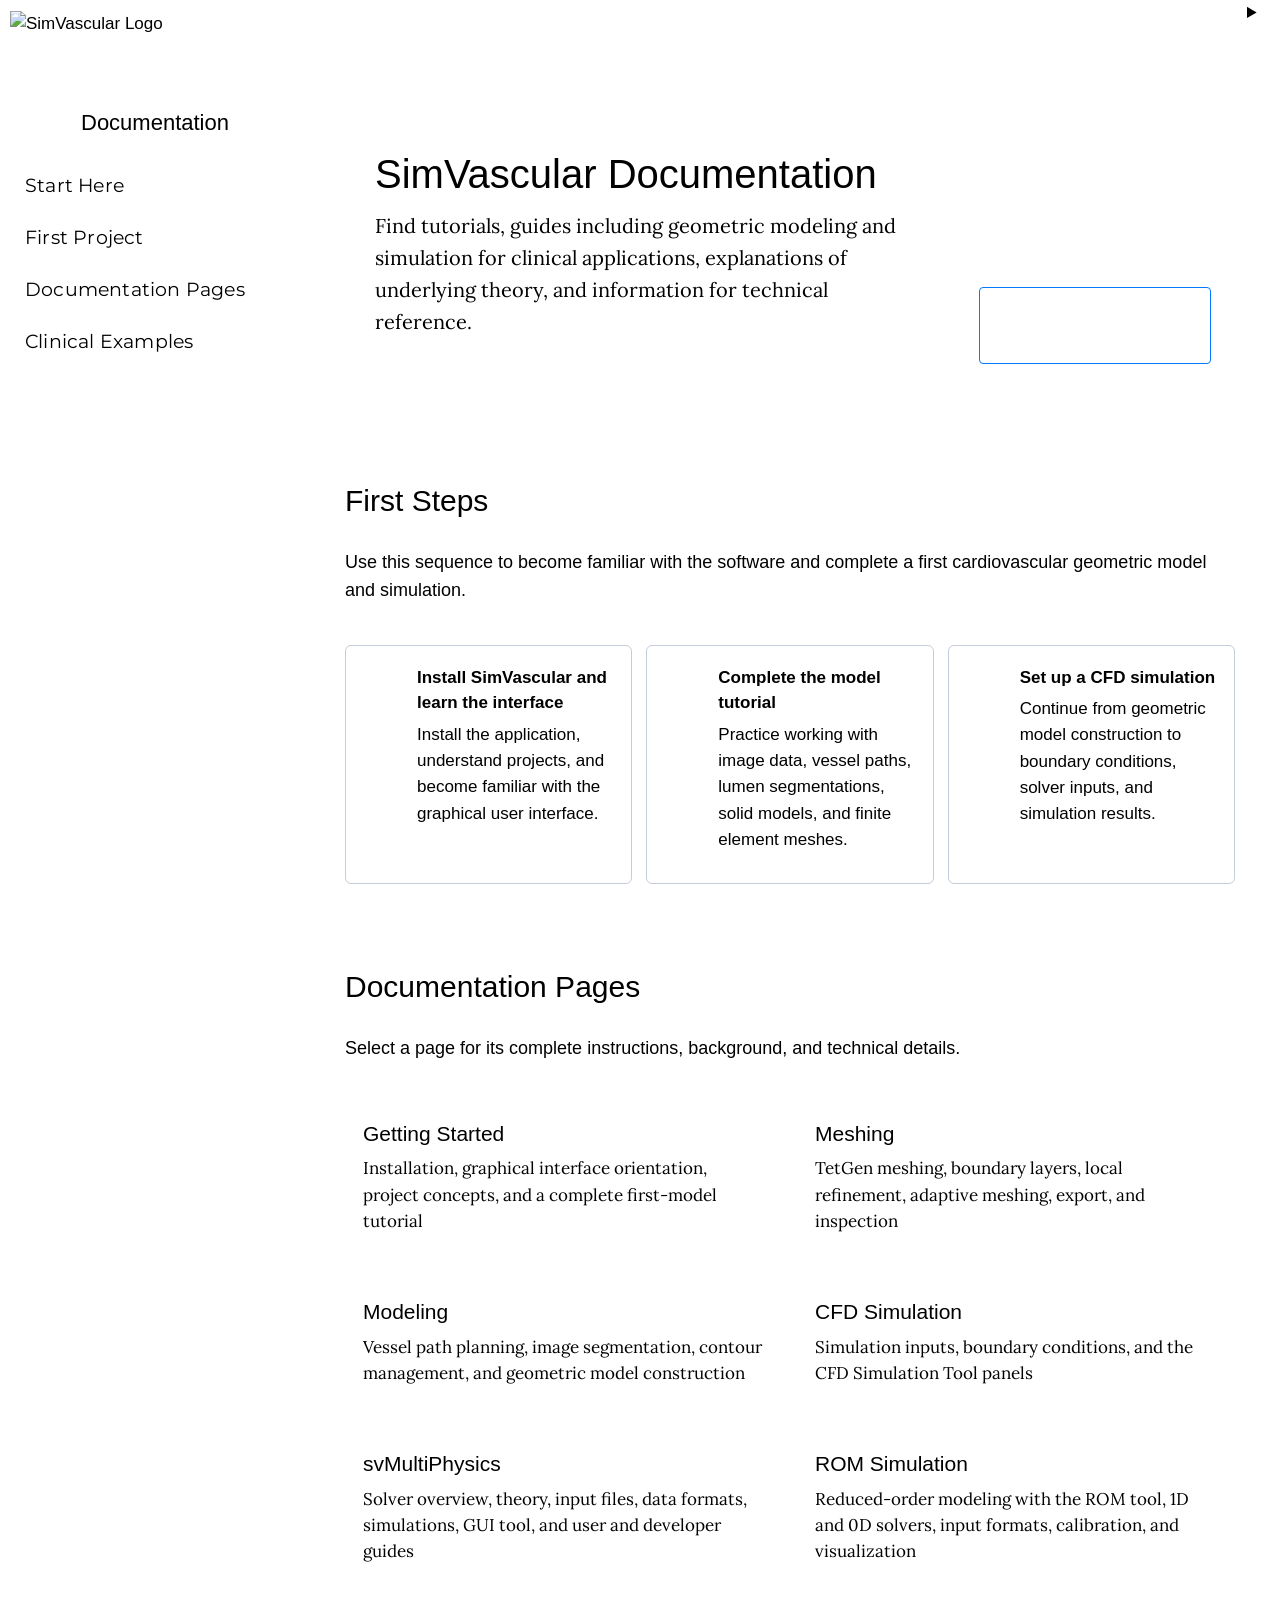
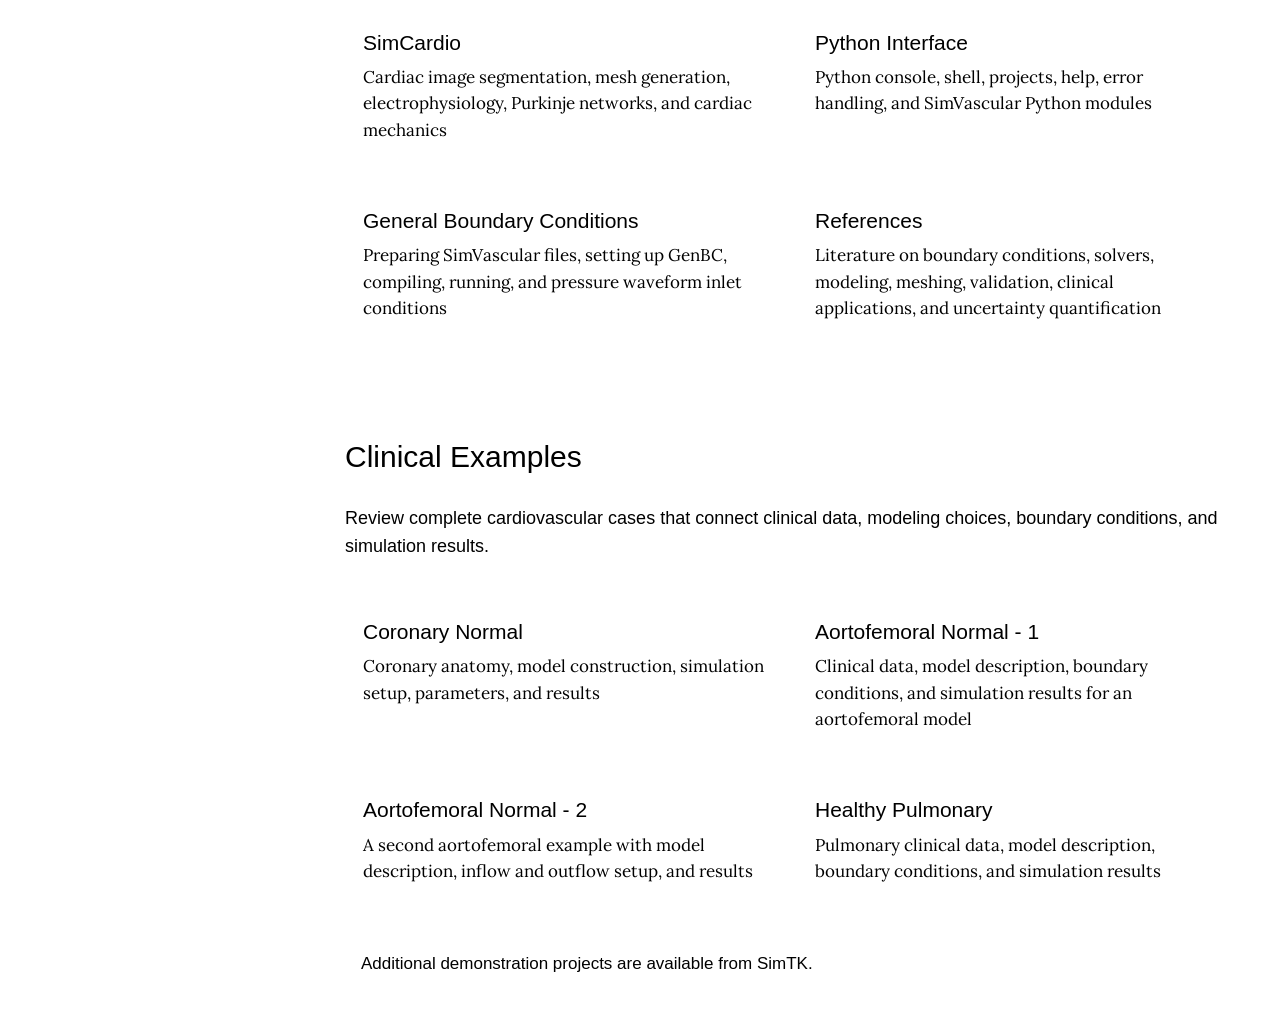
==== documentation/index.html @ 102277c7 "Add the missing menu page." ====
<!DOCTYPE html>
<html lang="en" class="html">
<head>
  <!-- This corresponds to a fontawesome kit but can be customized -->
  <script src="https://kit.fontawesome.com/48644805cd.js" crossorigin="anonymous"></script>

  <!-- Required meta tags -->
  <meta charset="utf-8">
  <meta name="description" content="A table of contents for SimVascular documentation, tutorials, user guides, solver references, clinical cases, and developer resources.">
  <meta name="viewport" content="width=device-width, initial-scale=1, shrink-to-fit=no">

  <!-- Custom Fonts -->
  <link href="https://fonts.googleapis.com/css?family=Lora:400,700,400italic,700italic" rel="stylesheet" type="text/css">
  <link href="https://fonts.googleapis.com/css?family=Montserrat:400,700" rel="stylesheet" type="text/css">
  <link href="//vjs.zencdn.net/4.8/video-js.css" rel="stylesheet">

  <!-- Bootstrap CSS -->
  <link rel="stylesheet" href="https://cdn.jsdelivr.net/npm/bootstrap@4.1.3/dist/css/bootstrap.min.css" integrity="sha384-MCw98/SFnGE8fJT3GXwEOngsV7Zt27NXFoaoApmYm81iuXoPkFOJwJ8ERdknLPMO" crossorigin="anonymous">

  <!-- This applies styling to the elements that aren't generated from markdown -->
  <link rel="stylesheet" href="../css/bootstrap.css">
  <link rel="stylesheet" href="../css/grayscale.css">
  <link rel="stylesheet" href="../css/standards.css">
  <link rel="stylesheet" href="../css/documentation.css">

  <!-- browser tab labels -->
  <link rel="shortcut icon" type="image/jpg" href="../img/svlogo/svIcon.png"></link>
  <title>SimVascular Documentation</title>

  <!-- Google Analytics Manager -->
  <script
    async
    src="https://www.googletagmanager.com/gtag/js?id=G-PQXFMVS01C"
  ></script>
  <script>
    window.dataLayer = window.dataLayer || [];
    function gtag() {
      dataLayer.push(arguments);
    }
    gtag("js", new Date());

    gtag("config", "G-PQXFMVS01C");
  </script>
</head>
<body>
  <section class="header">
    <div class="row navRow">
      <div class="col-6 topLeftLogo">
        <!-- logo top left -->
        <div class="headerLogoContainer">
          <img id="logo" class="headerLogoImage" src="../img/svlogo/svLogoTitle.png" alt="SimVascular Logo"></img>
        </div>
      </div>
      <div class="col-6 topRightBars">
        <!-- The following code defines the navigation bar in the header -->
        <div id="headerNavBar">
          <details>
            <summary><i class="fa-solid fa-bars" id="iconForSkip"></i></summary>
            <div class="navBarSection">
              <div class="navLink">
                <a href="../index.html">
                  <i class="iconInHeader fa-solid fa-house"></i>Home
                </a>
              </div>
              <div class="navLink active">
                <a href="index.html">
                  <i class="iconInHeader fa-solid fa-map"></i>Documentation TOC
                </a>
              </div>
              <details>
                <summary class="navTitle"><i class="iconInHeader fa-solid fa-user"></i>User Guides</summary>
                <div>
                  <div class="navSubLink">
                    <a href="getting_started.html">Getting Started</a>
                  </div>
                  <div class="navSubLink">
                    <a href="modeling.html">Modeling</a>
                  </div>
                  <div class="navSubLink">
                    <a href="meshing.html">Meshing</a>
                  </div>
                  <div class="navSubLink">
                    <a href="cfd_simulation.html">CFD Simulation</a>
                  </div>
                  <div class="navSubLink">
                    <a href="multi_physics.html">MultiPhysics</a>
                  </div>
                  <div class="navSubLink">
                    <a href="simcardio.html">SimCardio</a>
                  </div>
                  <div class="navSubLink">
                    <a href="rom_simulation.html">ROM Simulation</a>
                  </div>
                  <div class="navSubLink">
                    <a href="genbc.html">General B.C.</a>
                  </div>
                  <div class="navSubLink">
                    <a href="python_interface.html">Python Interface</a>
                  </div>
                  <div class="navSubLink">
                    <a href="references.html">References</a>
                  </div>
                </div>
              </details>
              <details>
                <summary class="navTitle"><i class="iconInHeader fa-solid fa-stethoscope" style="padding-right: 15px"></i>Clinical Cases</summary>
                <div>
                  <div class="navSubLink">
                    <a href="../clinical/coronary.html">Coronary Normal</a>
                  </div>
                  <div class="navSubLink">
                    <a href="../clinical/aortofemoral1.html">Aortofemoral Normal - 1</a>
                  </div>
                  <div class="navSubLink">
                    <a href="../clinical/aortofemoral2.html">Aortofemoral Normal - 2</a>
                  </div>
                  <div class="navSubLink">
                    <a href="../clinical/pulmonary.html">Healthy Pulmonary</a>
                  </div>
                  <div class="navSubLink">
                    <a href="https://simtk.org/projects/sv_tests">All Demo Projects</a>
                  </div>
                </div>
              </details>
            </div>
        </div>
      </div>
    </div>
  </section>

  <section class="mainSection">
    <!-- The following code defines the navigation section on the left of the page -->
    <section class="navigationSection tocNavigationSection" style="float: left">
      <div>
        <h3>Documentation</h3>
      </div>
      <div>
        <h4 class="skipTo start-here">Start Here</h4>
      </div>
      <div>
        <h4 class="skipTo first-project">First Project</h4>
      </div>
      <div>
        <h4 class="skipTo documentation-pages">Documentation Pages</h4>
      </div>
      <div>
        <h4 class="skipTo clinical-examples">Clinical Examples</h4>
      </div>
    </section>

    <section class="docsSection tocDocsSection" style="float: right">
      <section id="start-here" class="tocSection tocIntro">
        <div class="tocLead">
          <h1>SimVascular Documentation</h1>
          <p>
            Find tutorials, guides including geometric modeling and simulation for clinical applications,
            explanations of underlying theory, and information for technical reference.
          </p>
        </div>
        <aside class="tocRecommendation">
          <h2>New Users</h2>
          <p>Welcome! Start here to experience the basic features of SimVascular.</p>
          <a href="getting_started.html#tutorial">Open the Getting Started tutorial</a>
        </aside>
      </section>

      <section id="first-project" class="tocSection tocBand">
        <div class="tocSectionHeading">
          <h2>First Steps</h2>
          <p>Use this sequence to become familiar with the software and complete a first cardiovascular geometric model and simulation.</p>
        </div>
        <ol class="tocSteps">
          <li>
            <span>1</span>
            <div>
              <a href="getting_started.html#installing">Install SimVascular and learn the interface</a>
              <p>Install the application, understand projects, and become familiar with the graphical user interface.</p>
            </div>
          </li>
          <li>
            <span>2</span>
            <div>
              <a href="getting_started.html#tutorial">Complete the model tutorial</a>
              <p>Practice working with image data, vessel paths, lumen segmentations, solid models, and finite element meshes.</p>
            </div>
          </li>
          <li>
            <span>3</span>
            <div>
              <a href="cfd_simulation.html">Set up a CFD simulation</a>
              <p>Continue from geometric model construction to boundary conditions, solver inputs, and simulation results.</p>
            </div>
          </li>
        </ol>
      </section>

      <section id="documentation-pages" class="tocSection">
        <div class="tocSectionHeading">
          <h2>Documentation Pages</h2>
          <p>Select a page for its complete instructions, background, and technical details.</p>
        </div>
        <div class="tocPageGrid">
          <article class="tocPageSummary">
            <h3><a href="getting_started.html">Getting Started</a></h3>
            <p>Installation, graphical interface orientation, project concepts, and a complete first-model tutorial</p>
          </article>
          <article class="tocPageSummary">
            <h3><a href="meshing.html">Meshing</a></h3>
            <p>TetGen meshing, boundary layers, local refinement, adaptive meshing, export, and inspection</p>
          </article>
          <article class="tocPageSummary">
            <h3><a href="modeling.html">Modeling</a></h3>
            <p>Vessel path planning, image segmentation, contour management, and geometric model construction</p>
          </article>
          <article class="tocPageSummary">
            <h3><a href="cfd_simulation.html">CFD Simulation</a></h3>
            <p>Simulation inputs, boundary conditions, and the CFD Simulation Tool panels</p>
          </article>
          <article class="tocPageSummary">
            <h3><a href="multi_physics.html">svMultiPhysics</a></h3>
            <p>Solver overview, theory, input files, data formats, simulations, GUI tool, and user and developer guides</p>
          </article>
          <article class="tocPageSummary">
            <h3><a href="rom_simulation.html">ROM Simulation</a></h3>
            <p>Reduced-order modeling with the ROM tool, 1D and 0D solvers, input formats, calibration, and visualization</p>
          </article>
          <article class="tocPageSummary">
            <h3><a href="simcardio.html">SimCardio</a></h3>
            <p>Cardiac image segmentation, mesh generation, electrophysiology, Purkinje networks, and cardiac mechanics</p>
          </article>
          <article class="tocPageSummary">
            <h3><a href="python_interface.html">Python Interface</a></h3>
            <p>Python console, shell, projects, help, error handling, and SimVascular Python modules</p>
          </article>
          <article class="tocPageSummary">
            <h3><a href="genbc.html">General Boundary Conditions</a></h3>
            <p>Preparing SimVascular files, setting up GenBC, compiling, running, and pressure waveform inlet conditions</p>
          </article>
          <article class="tocPageSummary">
            <h3><a href="references.html">References</a></h3>
            <p>Literature on boundary conditions, solvers, modeling, meshing, validation, clinical applications, and uncertainty quantification</p>
          </article>
        </div>
      </section>

      <section id="clinical-examples" class="tocSection tocBand">
        <div class="tocSectionHeading">
          <h2>Clinical Examples</h2>
          <p>Review complete cardiovascular cases that connect clinical data, modeling choices, boundary conditions, and simulation results.</p>
        </div>
        <div class="tocPageGrid">
          <article class="tocPageSummary">
            <h3><a href="../clinical/coronary.html">Coronary Normal</a></h3>
            <p>Coronary anatomy, model construction, simulation setup, parameters, and results</p>
          </article>
          <article class="tocPageSummary">
            <h3><a href="../clinical/aortofemoral1.html">Aortofemoral Normal - 1</a></h3>
            <p>Clinical data, model description, boundary conditions, and simulation results for an aortofemoral model</p>
          </article>
          <article class="tocPageSummary">
            <h3><a href="../clinical/aortofemoral2.html">Aortofemoral Normal - 2</a></h3>
            <p>A second aortofemoral example with model description, inflow and outflow setup, and results</p>
          </article>
          <article class="tocPageSummary">
            <h3><a href="../clinical/pulmonary.html">Healthy Pulmonary</a></h3>
            <p>Pulmonary clinical data, model description, boundary conditions, and simulation results</p>
          </article>
        </div>
        <p class="tocNote">Additional demonstration projects are available from <a href="https://simtk.org/projects/sv_tests">SimTK</a>.</p>
      </section>
    </section>
  </section>

  <section class="skipToTopSection">
    <p id="skipToTop"><i class="fa-solid fa-arrow-up"></i></p>
  </section>

  <!-- Optional JavaScript -->
  <script src="../js/jquery-2.1.1.js"></script>
  <script src="https://cdn.jsdelivr.net/npm/popper.js@1.14.3/dist/umd/popper.min.js" integrity="sha384-ZMP7rVo3mIykV+2+9J3UJ46jBk0WLaUAdn689aCwoqbBJiSnjAK/l8WvCWPIPm49" crossorigin="anonymous"></script>
  <script src="https://cdn.jsdelivr.net/npm/bootstrap@4.1.3/dist/js/bootstrap.min.js" integrity="sha384-ChfqqxuZUCnJSK3+MXmPNIyE6ZbWh2IMqE241rYiqJxyMiZ6OW/JmZQ5stwEULTy" crossorigin="anonymous"></script>
  <script src="../js/documentation.js"></script>
</body>
</html>
---- css/documentation.css ----
/*------------------------------------------ 

            THE ENTIRE PAGE

---------------------------------------------*/

html, body {
    background-color: white;
    color: var(--black);
    font-size: 17px;
    word-wrap: break-word;
    /* overflow-x: hidden; */
    width: 100%;
}

::selection {
    background: var(--lighterpink); /* WebKit/Blink Browsers */
}

::-moz-selection {
    background: var(--lighterpink); /* Gecko Browsers */
}

/*------------------------------------------ 

            FONT AND STYLES FORMATTING

---------------------------------------------*/

html { 
    /* scroll-behavior: smooth; */
    scroll-padding-top: 90px;
 }

ul {
    list-style-type: none;
}

li {
    /* font-size: 16px; */
    padding-bottom: 10px;
}

a {
    color: var(--darkblue);
}

a:hover {
    color: var(--blue);
}

.clearFormatting {
    all: revert;
}

h1 {
    margin: 25px 25px;
    font-size: 40px;
    text-align: center;
    word-wrap: break-word;
}

h2 {
    margin: 15px 15px;
    font-size: 30px;
}

h3 {
    margin: 15px 15px;
    font-size: 24px;
}

h4 {
    margin: 15px 15px;
    font-size: 20px;
}

hr.rounded {
  border-top: 8px solid #bbb;
  border-radius: 5px;
}

@media only screen and (max-width: 767px) {
    h1 {
        font-size: 7vw;
    }
    
    h2 {
        font-size: 6vw;
    }
    
    h3 {
        font-size: 5vw;
    }

    h4 {
        font-size: 4vw;
    }
}

h1, h2, h3, h4, h5, h6 {
    color: var(--black);
    margin: 0;
    padding-top: 15px;
    padding-bottom: 15px;
}

p {
    color: var(--black);
    font-size: 17px;
    margin: 0;
    padding-top: 15px;
    padding-bottom: 15px;
}

.subText {
    font-style: italic;
    margin: 15px;
    text-align: center;
}

.innerHeader
{
    width: 100%;
    display: block;
    float: left;
    text-align: center;
}

.iconInHeader {
    padding-right: 20px;
}

/*------------------------------------------ 

            HEADER STYLING

---------------------------------------------*/

.navRow {
    /* padding-right: 10px; */
    padding-left: 10px;
}

.topLeftLogo {
    /* top: 10px; */
    left: 5px;
    position: relative;
    z-index: 20;
    height: 75px;
    padding: 10px;
}

.topRightBars {
    height: 75px;
    /* top: 10px;
    right: 10px; */
    position: relative;
    text-align: right;
    z-index: 20;
}

.header {
    top: 0;
    display: block;
    position: fixed;
    height: 75px;
    width: 100%;
    z-index: 19;
    background-color: var(--black);
}

#logo {
    cursor: pointer;
}

/*------------------------------------------ 

            HEADER LOGO STYLING

---------------------------------------------*/

.headerLogoContainer {
    float: left;
    height: 100%;
}

.headerLogoImage {
    height: 90%;
}

@media only screen and (max-width: 300px) {
    .headerLogoImage {
        padding-top: 5px;
        height: 45px;
    }  
}

/*------------------------------------------ 

            headerNavBar STYLING

---------------------------------------------*/

#iconForSkip {
    padding-top: 0;
    margin-top: 15px;
    margin-right: 15px;
 
    font-size: 50px;
    color: var(--blue);
    float: right;
    cursor: pointer;
}

#iconForSkip:hover {
    color: var(--white);
}

#headerNavBar {
    /* top: 0px;
    right: 0px; */
    float: right;
    position: relative;
    /* padding-right: 15px; */
    z-index: 10;
    height: 75px;
    /* wider so more range of motion when hovering */
    width: 75px;
}

.navBarSection {
    display: block;
    float: right;
    max-height: 625px;
    width: 275px;
    overflow: auto;
    text-align: left;
    position: relative;
    background-color: var(--black);
}

.navBarSection details {
    height: fit-content;
    font-size: 18px;
    background-color: var(--black);
    cursor: pointer;
}

details summary::-webkit-details-marker {
    display: none;
}

.navLink a {
    margin: 0;
    padding: 0;
    color: var(--grey);
    font-size: 18px
}

.navTitle, .navSubLink, .navLink {
    padding: 15px;
    background-color: var(--black);
    cursor: pointer;
}

.navTitle, .navSubLink a, .navLink a {
    color: var(--grey);
}

.navTitle:has(+ div .navSubLink.active), .navSubLink.active a, .navLink.active a {
    color: white;
}

.navTitle, .navLink {
    font-weight: bold;
}

.navSubLink {
    padding-left: 30px;
}

.navSubLink a {
    padding: 0;
    margin: 0;
    font-size: 17px;
}

.navTitle:hover, .navTitle:has(+ div .navSubLink:hover), .navSubLink:hover a, .navLink:hover a {
    color: white;
}

/*------------------------------------------ 

        mainSection sections STYLING

---------------------------------------------*/

.mainSection {
    overflow-x: hidden;
    overflow-y: auto;
    float: left;
    width: 100%;
    display: block;
    height: fit-content;
    position: relative;
    /* padding: 25px; */
    padding-top: 75px;
    background-color: white;
}

:host {
    display: inline-block;
}

.docsSection {
    padding: 35px;
    background-color: white;
    width: calc(100% - 300px);
}

.navigationSection {
    padding-top: 20px;
    padding-right: 10px;
    padding-left: 20px;
    padding-bottom: 5px;
    position: fixed;
    overflow: auto;
    height: calc(100% - 75px);
    width: 300px;
    background-color: var(--white);
    display: inline-block;
    z-index: 10;
}

@media only screen and (max-width: 768px) {
    .navigationSection {
       display: none;
    }
    .docsSection{
        width: 100%;
    }
}

.bc_param_div {
   background-color: #F0F0F0;
   padding: 8px;
   border: 1px solid #d0d0d0;
   border-left: 1px solid #d0d0d0;
   overflow-wrap: break-word;
   white-space: pre-line;
   font-size: 85%;
}


/*------------------------------------------ 

        navigationSection STYLING

---------------------------------------------*/

.skipTo, #skipToTop, .clickLink {
    padding: 5px;
    cursor: pointer;
}

.skipTo:hover, .clickLink:hover{
    background-color: var(--lightbluegrey);
}

.navigationSection div {
    padding-bottom: 15px;
}

.navigationSection div h3 {
    text-transform: none;
    font-size: 22px;
    text-align: center;
}

.navigationSection div h4 {
    text-transform: none;
    font-size: 19px;
    padding: 0;
    padding-left: 5px;
    padding-top: 7px;
    padding-bottom: 5px;
    line-height: 25px;
}

.navigationSection div div h5 {
    text-transform: none;
    font-size: 17px;
    line-height: 23px;
}

.navigationSection div div {
    padding-left: 15px;
}

.navigationSection div div p {
    padding-left: 5px;
    margin: 0;
    display: block;
    font-size: 17px;
    line-height: 20px;
}

.navigationSection div div p,  .navigationSection div h4, .navigationSection div div h5{
    color: var(--black);
    font-family: "Montserrat","Helvetica Neue",Helvetica,Arial,sans-serif;
    cursor: pointer;
    font-weight: normal;
    letter-spacing: 0.2px;
}

.navigationSection div h4.clickLink {
    color: var(--darkblue);
}

/*------------------------------------------ 

            zero-md STYLING

---------------------------------------------*/

span:has(zero-md) {
    height: fit-content;
    display: block;
    overflow-x: auto;
}

zero-md {
    width: 100%;
    overflow: auto;
}

/*------------------------------------------ 

            skipToTop button STYLING

---------------------------------------------*/

.skipToTopSection {
    position: fixed;
    bottom: 15px;
    right: 15px;
    height: 68px;
    width: 68px;
    background-color: var(--verydarkblue);
    border-radius: 50px;
    text-align: center;
    cursor: pointer;
    opacity: 0.5;
}

.skipToTopSection:hover {
    opacity: 1;
}

#skipToTop {
    font-size: 38px;
    color: white;
}

/*------------------------------------------

            DOCUMENTATION TOC PAGE

---------------------------------------------*/

.tocDocsSection {
    padding: 0;
    background-color: var(--lightbluegrey);
}

.tocSection {
    padding: 35px 45px;
    background-color: var(--lightbluegrey);
}

.tocBand {
    background-color: var(--white);
}

.tocIntro {
    display: grid;
    grid-template-columns: minmax(0, 1.35fr) minmax(280px, 0.65fr);
    gap: 28px;
    align-items: stretch;
    padding-top: 45px;
    padding-bottom: 45px;
}

.tocLead {
    padding: 30px;
    background-color: var(--white);
    border-top: 6px solid var(--darkblue);
    border-radius: 6px;
}

.tocLead h1 {
    margin: 0;
    padding-top: 0;
    padding-bottom: 12px;
    text-align: left;
}

.tocLead p {
    max-width: 800px;
    margin: 0;
    padding: 0;
    font-family: "Lora", Georgia, "Times New Roman", serif;
    font-size: 20px;
    line-height: 1.6;
}

.tocRecommendation {
    padding: 24px;
    background-color: var(--verydarkblue);
    color: white;
    border-radius: 6px;
}

.tocRecommendation h2 {
    margin: 0;
    padding: 0 0 12px;
    color: white;
    text-transform: none;
    font-size: 27px;
    line-height: 1.25;
}

.tocRecommendation p {
    margin: 0;
    padding: 0;
    color: white;
    line-height: 1.55;
}

.tocRecommendation a {
    display: block;
    margin-top: 18px;
    padding: 12px 14px;
    border: 1px solid var(--blue);
    border-radius: 4px;
    color: white;
    text-align: center;
    font-weight: bold;
}

.tocRecommendation a:hover {
    background-color: var(--darkblue);
    color: white;
    text-decoration: none;
}

.tocSectionHeading {
    padding-bottom: 10px;
}

.tocSectionHeading h2,
.tocSectionHeading p {
    margin: 0;
}

.tocSectionHeading p {
    color: var(--verydarkblue);
    font-size: 18px;
    line-height: 1.55;
}

.tocPageGrid {
    display: grid;
    grid-template-columns: repeat(2, minmax(0, 1fr));
    gap: 14px;
    padding-top: 15px;
}

.tocPageSummary {
    padding: 18px;
    min-height: 100%;
    background-color: var(--white);
    border-left: 5px solid var(--darkblue);
    border-radius: 4px;
}

.tocBand .tocPageSummary,
.tocBand .tocSteps li {
    background-color: var(--lightbluegrey);
}

.tocPageSummary h3 {
    margin: 0;
    padding-top: 0;
    padding-bottom: 8px;
    text-transform: none;
    font-size: 21px;
    line-height: 1.25;
}

.tocPageSummary p,
.tocSteps p,
.tocNote {
    margin: 0;
    padding-top: 0;
    line-height: 1.55;
}

.tocPageSummary p {
    font-family: "Lora", Georgia, "Times New Roman", serif;
}

.tocSteps {
    display: grid;
    grid-template-columns: repeat(3, minmax(0, 1fr));
    gap: 14px;
    margin: 0;
    padding: 15px 0 0 0;
    list-style: none;
}

.tocSteps li {
    display: grid;
    grid-template-columns: 44px minmax(0, 1fr);
    gap: 12px;
    padding: 15px;
    background-color: var(--white);
    border: 1px solid #c4cdd9;
    border-radius: 6px;
}

.tocSteps span {
    display: inline-flex;
    align-items: center;
    justify-content: center;
    width: 36px;
    height: 36px;
    border-radius: 50%;
    background-color: var(--verydarkblue);
    color: white;
    font-weight: bold;
}

.tocSteps a {
    display: block;
    padding-top: 4px;
    padding-bottom: 6px;
    font-weight: bold;
}

.tocNote {
    margin-top: 18px;
    padding: 16px;
    background-color: var(--lightbluegrey);
    border-radius: 4px;
}

@media only screen and (max-width: 1000px) {
    .tocIntro,
    .tocPageGrid,
    .tocSteps {
        grid-template-columns: 1fr;
    }
}

@media only screen and (max-width: 768px) {
    .tocSection {
        padding-left: 25px;
        padding-right: 25px;
    }

    .tocIntro {
        gap: 18px;
        padding-top: 25px;
        padding-bottom: 25px;
    }

    .tocLead,
    .tocRecommendation {
        padding: 22px;
    }
}
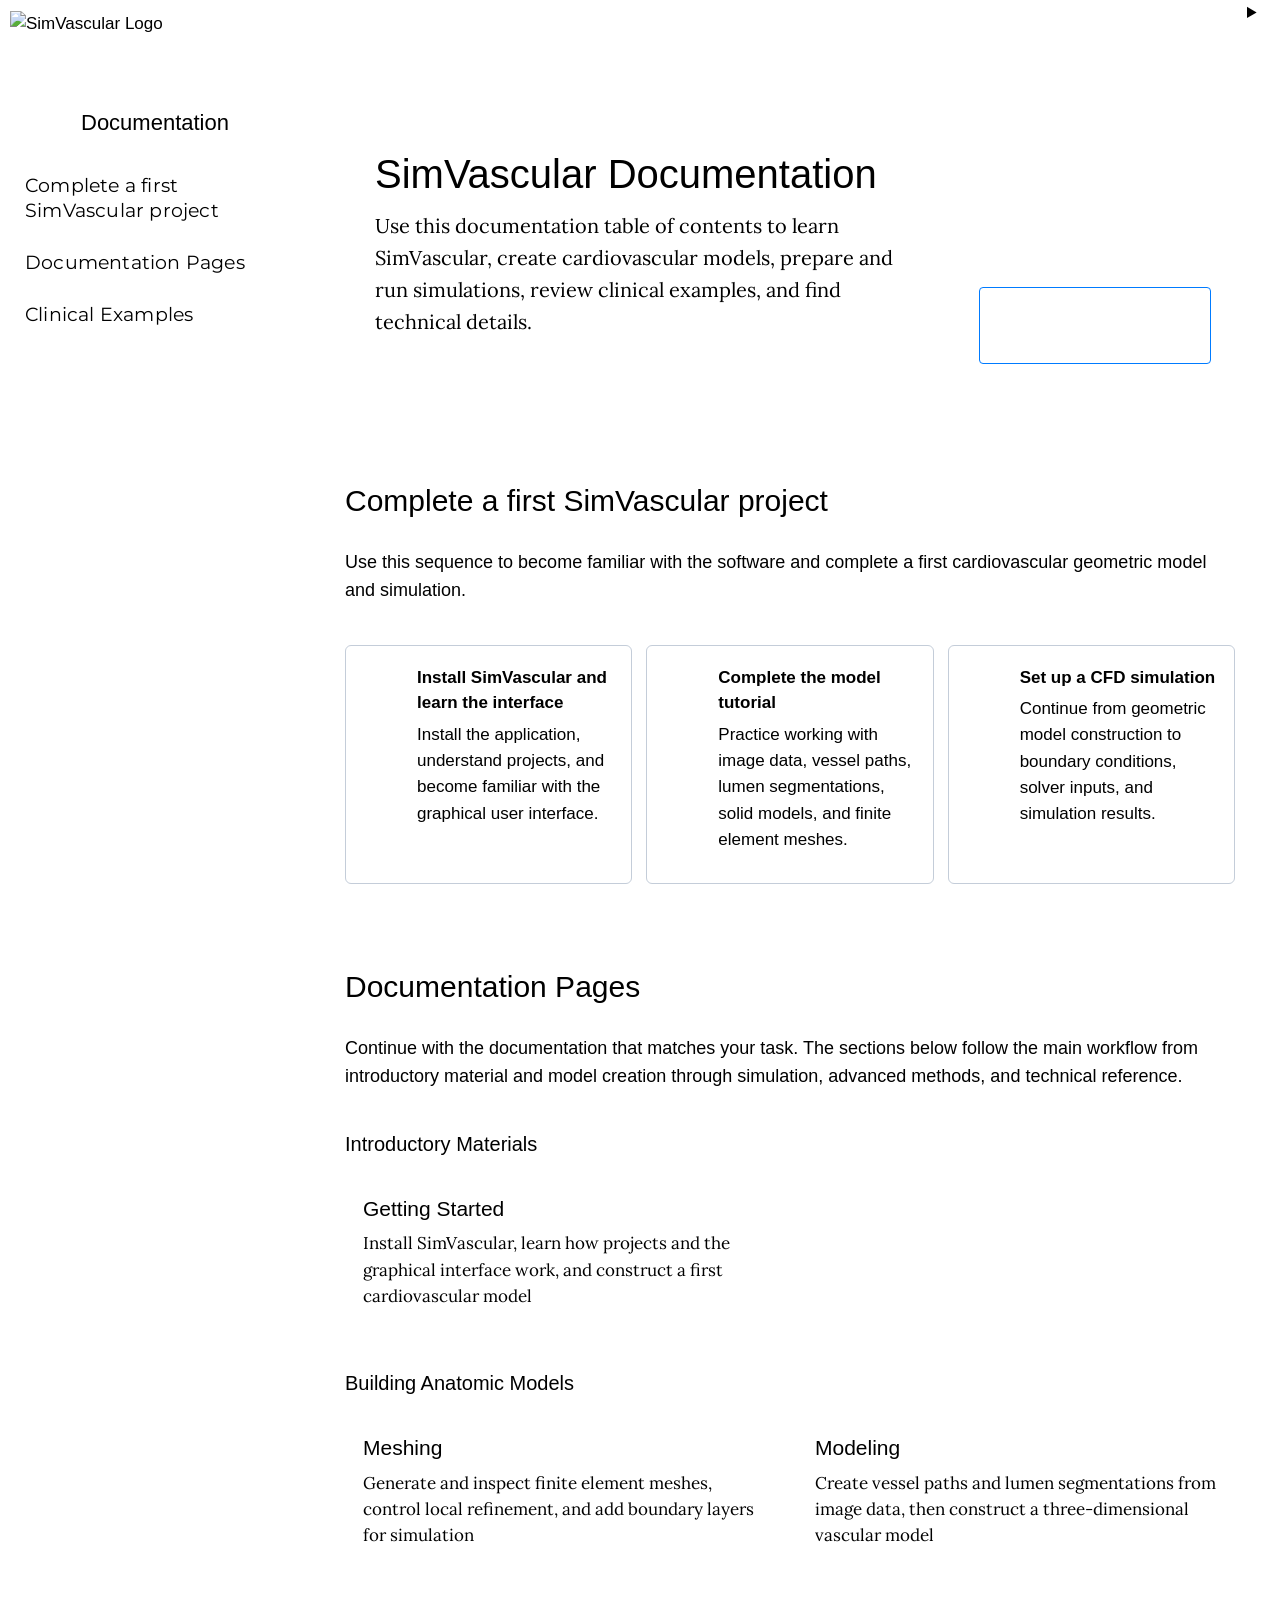
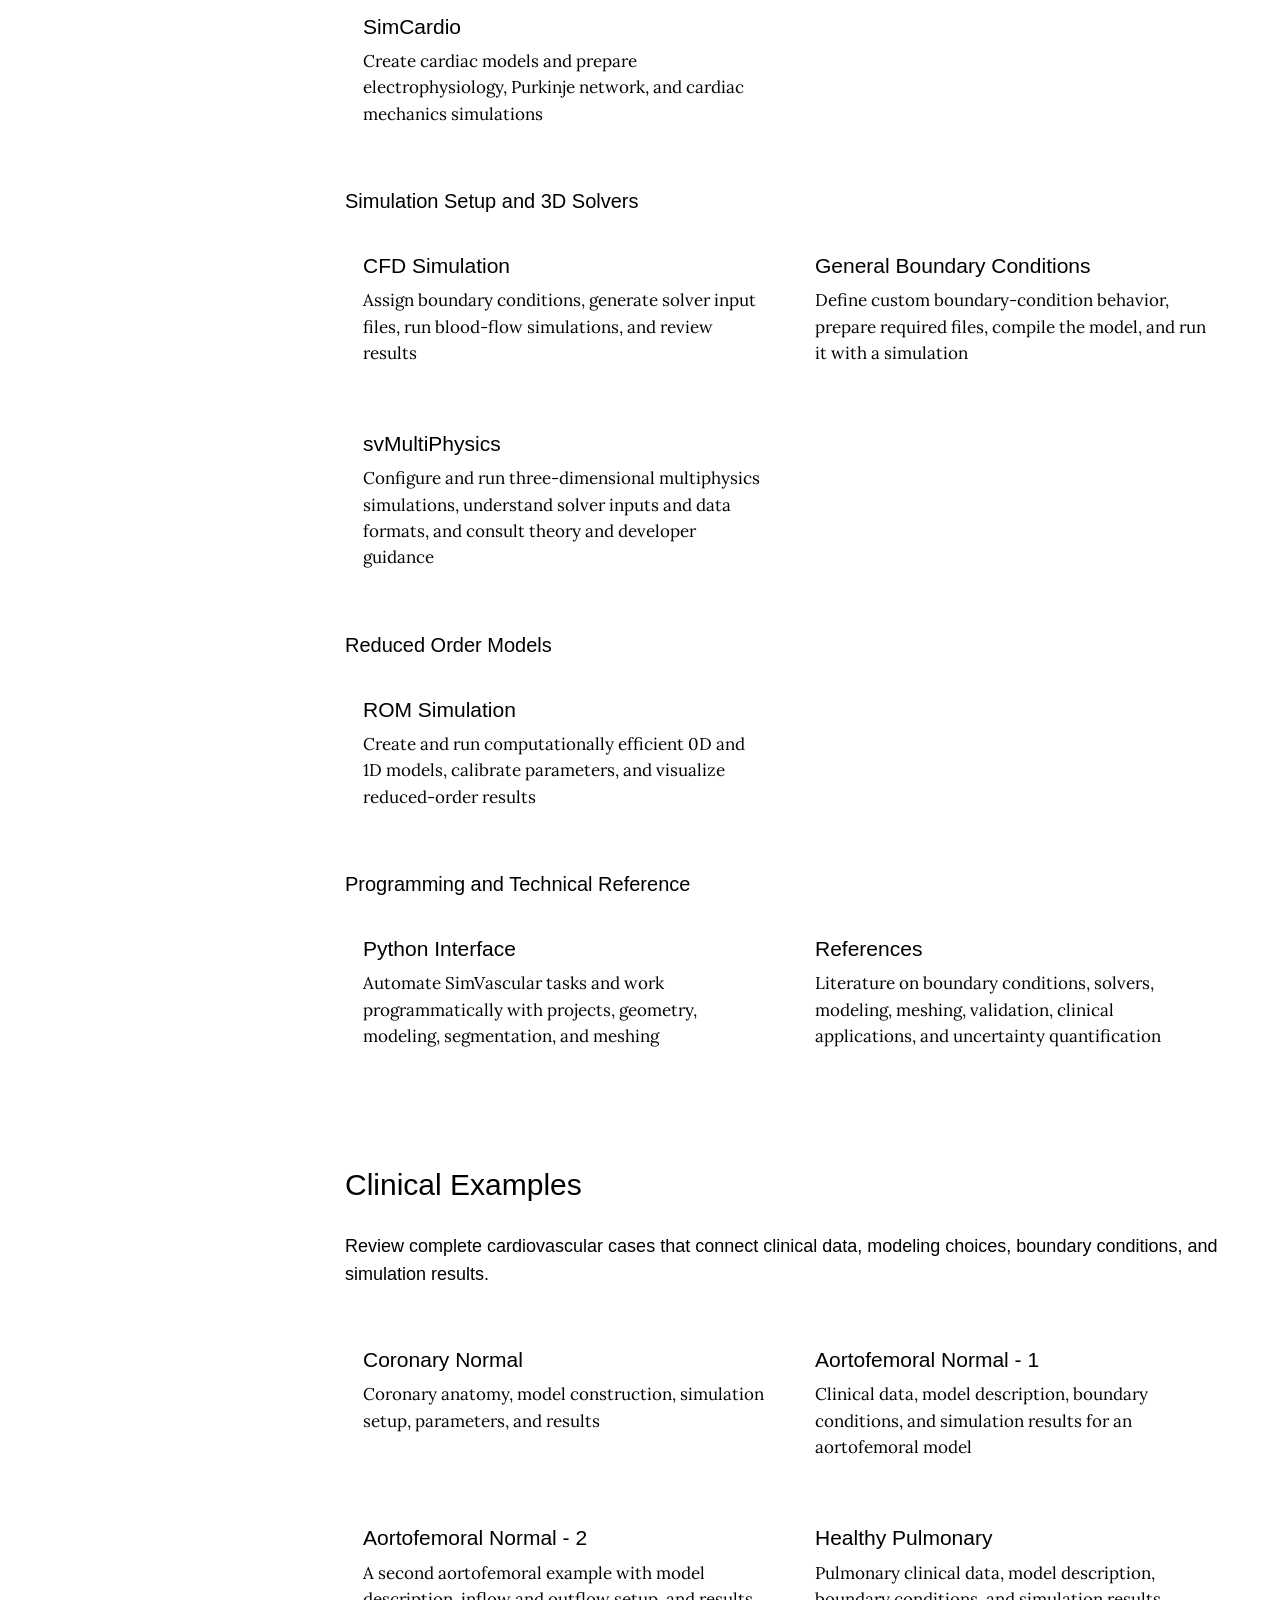
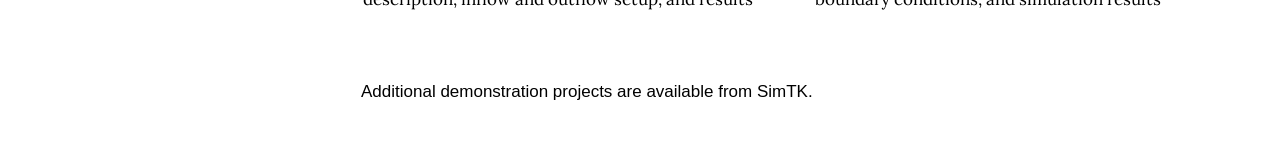
==== commit 608cad68: "Revise documentation table of contents." ====
--- a/documentation/index.html
+++ b/documentation/index.html
@@ -135,10 +135,7 @@
         <h3>Documentation</h3>
       </div>
       <div>
-        <h4 class="skipTo start-here">Start Here</h4>
-      </div>
-      <div>
-        <h4 class="skipTo first-project">First Project</h4>
+        <h4 class="skipTo first-project">Complete a first SimVascular project</h4>
       </div>
       <div>
         <h4 class="skipTo documentation-pages">Documentation Pages</h4>
@@ -153,8 +150,8 @@
         <div class="tocLead">
           <h1>SimVascular Documentation</h1>
           <p>
-            Find tutorials, guides including geometric modeling and simulation for clinical applications,
-            explanations of underlying theory, and information for technical reference.
+            Use this documentation table of contents to learn SimVascular, create cardiovascular models,
+            prepare and run simulations, review clinical examples, and find technical details.
           </p>
         </div>
         <aside class="tocRecommendation">
@@ -166,7 +163,7 @@
 
       <section id="first-project" class="tocSection tocBand">
         <div class="tocSectionHeading">
-          <h2>First Steps</h2>
+          <h2>Complete a first SimVascular project</h2>
           <p>Use this sequence to become familiar with the software and complete a first cardiovascular geometric model and simulation.</p>
         </div>
         <ol class="tocSteps">
@@ -197,44 +194,49 @@
       <section id="documentation-pages" class="tocSection">
         <div class="tocSectionHeading">
           <h2>Documentation Pages</h2>
-          <p>Select a page for its complete instructions, background, and technical details.</p>
+          <p>Continue with the documentation that matches your task. The sections below follow the main workflow from introductory material and model creation through simulation, advanced methods, and technical reference.</p>
         </div>
         <div class="tocPageGrid">
+          <h3 class="tocCategoryHeading">Introductory Materials</h3>
           <article class="tocPageSummary">
             <h3><a href="getting_started.html">Getting Started</a></h3>
-            <p>Installation, graphical interface orientation, project concepts, and a complete first-model tutorial</p>
-          </article>
+            <p>Install SimVascular, learn how projects and the graphical interface work, and construct a first cardiovascular model</p>
+          </article>
+          <h3 class="tocCategoryHeading">Building Anatomic Models</h3>
           <article class="tocPageSummary">
             <h3><a href="meshing.html">Meshing</a></h3>
-            <p>TetGen meshing, boundary layers, local refinement, adaptive meshing, export, and inspection</p>
+            <p>Generate and inspect finite element meshes, control local refinement, and add boundary layers for simulation</p>
           </article>
           <article class="tocPageSummary">
             <h3><a href="modeling.html">Modeling</a></h3>
-            <p>Vessel path planning, image segmentation, contour management, and geometric model construction</p>
-          </article>
+            <p>Create vessel paths and lumen segmentations from image data, then construct a three-dimensional vascular model</p>
+          </article>
+          <article class="tocPageSummary">
+            <h3><a href="simcardio.html">SimCardio</a></h3>
+            <p>Create cardiac models and prepare electrophysiology, Purkinje network, and cardiac mechanics simulations</p>
+          </article>
+          <h3 class="tocCategoryHeading">Simulation Setup and 3D Solvers</h3>
           <article class="tocPageSummary">
             <h3><a href="cfd_simulation.html">CFD Simulation</a></h3>
-            <p>Simulation inputs, boundary conditions, and the CFD Simulation Tool panels</p>
+            <p>Assign boundary conditions, generate solver input files, run blood-flow simulations, and review results</p>
+          </article>
+          <article class="tocPageSummary">
+            <h3><a href="genbc.html">General Boundary Conditions</a></h3>
+            <p>Define custom boundary-condition behavior, prepare required files, compile the model, and run it with a simulation</p>
           </article>
           <article class="tocPageSummary">
             <h3><a href="multi_physics.html">svMultiPhysics</a></h3>
-            <p>Solver overview, theory, input files, data formats, simulations, GUI tool, and user and developer guides</p>
-          </article>
+            <p>Configure and run three-dimensional multiphysics simulations, understand solver inputs and data formats, and consult theory and developer guidance</p>
+          </article>
+          <h3 class="tocCategoryHeading">Reduced Order Models</h3>
           <article class="tocPageSummary">
             <h3><a href="rom_simulation.html">ROM Simulation</a></h3>
-            <p>Reduced-order modeling with the ROM tool, 1D and 0D solvers, input formats, calibration, and visualization</p>
-          </article>
-          <article class="tocPageSummary">
-            <h3><a href="simcardio.html">SimCardio</a></h3>
-            <p>Cardiac image segmentation, mesh generation, electrophysiology, Purkinje networks, and cardiac mechanics</p>
-          </article>
+            <p>Create and run computationally efficient 0D and 1D models, calibrate parameters, and visualize reduced-order results</p>
+          </article>
+          <h3 class="tocCategoryHeading">Programming and Technical Reference</h3>
           <article class="tocPageSummary">
             <h3><a href="python_interface.html">Python Interface</a></h3>
-            <p>Python console, shell, projects, help, error handling, and SimVascular Python modules</p>
-          </article>
-          <article class="tocPageSummary">
-            <h3><a href="genbc.html">General Boundary Conditions</a></h3>
-            <p>Preparing SimVascular files, setting up GenBC, compiling, running, and pressure waveform inlet conditions</p>
+            <p>Automate SimVascular tasks and work programmatically with projects, geometry, modeling, segmentation, and meshing</p>
           </article>
           <article class="tocPageSummary">
             <h3><a href="references.html">References</a></h3>
--- a/css/documentation.css
+++ b/css/documentation.css
@@ -577,6 +577,21 @@
     padding-top: 15px;
 }
 
+.tocCategoryHeading {
+    grid-column: 1 / -1;
+    margin: 14px 0 0;
+    padding: 0 0 7px;
+    border-bottom: 2px solid var(--verydarkblue);
+    color: var(--verydarkblue);
+    font-size: 20px;
+    line-height: 1.3;
+    text-transform: none;
+}
+
+.tocCategoryHeading:first-child {
+    margin-top: 0;
+}
+
 .tocPageSummary {
     padding: 18px;
     min-height: 100%;
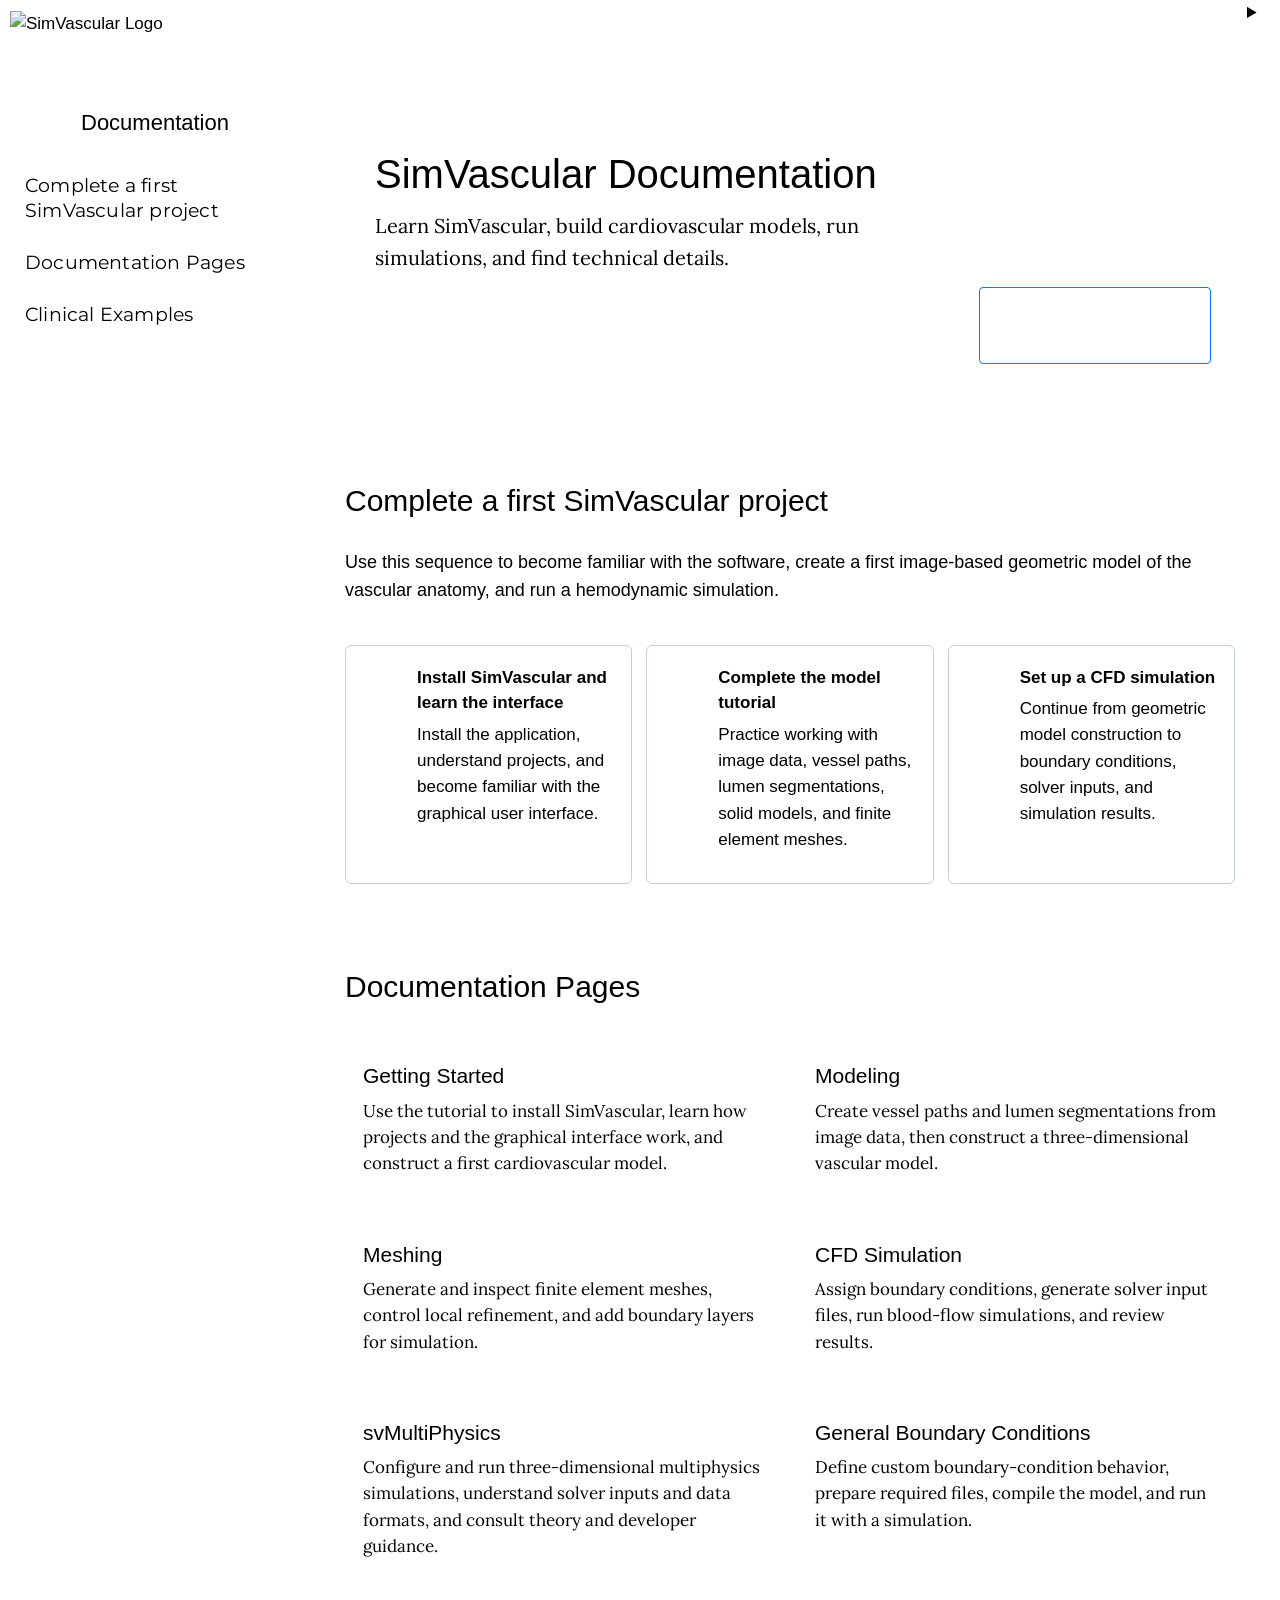
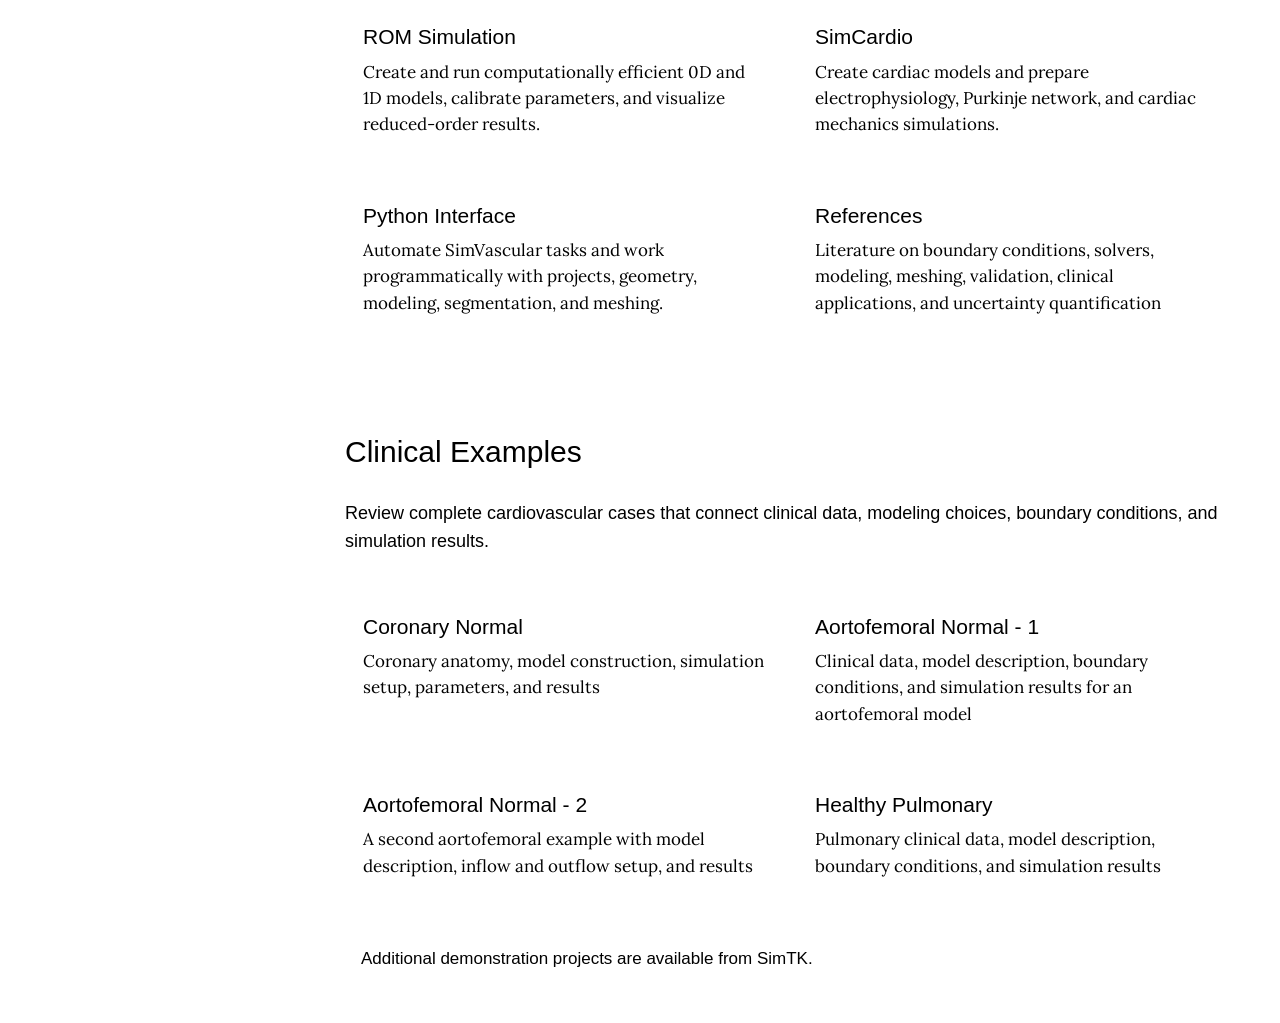
==== commit 4b87d684: "Simplify the documentation table of contents." ====
--- a/documentation/index.html
+++ b/documentation/index.html
@@ -149,10 +149,7 @@
       <section id="start-here" class="tocSection tocIntro">
         <div class="tocLead">
           <h1>SimVascular Documentation</h1>
-          <p>
-            Use this documentation table of contents to learn SimVascular, create cardiovascular models,
-            prepare and run simulations, review clinical examples, and find technical details.
-          </p>
+          <p>Learn SimVascular, build cardiovascular models, run simulations, and find technical details.</p>
         </div>
         <aside class="tocRecommendation">
           <h2>New Users</h2>
@@ -164,7 +161,7 @@
       <section id="first-project" class="tocSection tocBand">
         <div class="tocSectionHeading">
           <h2>Complete a first SimVascular project</h2>
-          <p>Use this sequence to become familiar with the software and complete a first cardiovascular geometric model and simulation.</p>
+          <p>Use this sequence to become familiar with the software, create a first image-based geometric model of the vascular anatomy, and run a hemodynamic simulation.</p>
         </div>
         <ol class="tocSteps">
           <li>
@@ -194,49 +191,43 @@
       <section id="documentation-pages" class="tocSection">
         <div class="tocSectionHeading">
           <h2>Documentation Pages</h2>
-          <p>Continue with the documentation that matches your task. The sections below follow the main workflow from introductory material and model creation through simulation, advanced methods, and technical reference.</p>
         </div>
         <div class="tocPageGrid">
-          <h3 class="tocCategoryHeading">Introductory Materials</h3>
           <article class="tocPageSummary">
             <h3><a href="getting_started.html">Getting Started</a></h3>
-            <p>Install SimVascular, learn how projects and the graphical interface work, and construct a first cardiovascular model</p>
-          </article>
-          <h3 class="tocCategoryHeading">Building Anatomic Models</h3>
+            <p>Use the tutorial to install SimVascular, learn how projects and the graphical interface work, and construct a first cardiovascular model.</p>
+          </article>
+          <article class="tocPageSummary">
+            <h3><a href="modeling.html">Modeling</a></h3>
+            <p>Create vessel paths and lumen segmentations from image data, then construct a three-dimensional vascular model.</p>
+          </article>
           <article class="tocPageSummary">
             <h3><a href="meshing.html">Meshing</a></h3>
-            <p>Generate and inspect finite element meshes, control local refinement, and add boundary layers for simulation</p>
-          </article>
-          <article class="tocPageSummary">
-            <h3><a href="modeling.html">Modeling</a></h3>
-            <p>Create vessel paths and lumen segmentations from image data, then construct a three-dimensional vascular model</p>
+            <p>Generate and inspect finite element meshes, control local refinement, and add boundary layers for simulation.</p>
+          </article>
+          <article class="tocPageSummary">
+            <h3><a href="cfd_simulation.html">CFD Simulation</a></h3>
+            <p>Assign boundary conditions, generate solver input files, run blood-flow simulations, and review results.</p>
+          </article>
+          <article class="tocPageSummary">
+            <h3><a href="multi_physics.html">svMultiPhysics</a></h3>
+            <p>Configure and run three-dimensional multiphysics simulations, understand solver inputs and data formats, and consult theory and developer guidance.</p>
+          </article>
+          <article class="tocPageSummary">
+            <h3><a href="genbc.html">General Boundary Conditions</a></h3>
+            <p>Define custom boundary-condition behavior, prepare required files, compile the model, and run it with a simulation.</p>
+          </article>
+          <article class="tocPageSummary">
+            <h3><a href="rom_simulation.html">ROM Simulation</a></h3>
+            <p>Create and run computationally efficient 0D and 1D models, calibrate parameters, and visualize reduced-order results.</p>
           </article>
           <article class="tocPageSummary">
             <h3><a href="simcardio.html">SimCardio</a></h3>
-            <p>Create cardiac models and prepare electrophysiology, Purkinje network, and cardiac mechanics simulations</p>
-          </article>
-          <h3 class="tocCategoryHeading">Simulation Setup and 3D Solvers</h3>
-          <article class="tocPageSummary">
-            <h3><a href="cfd_simulation.html">CFD Simulation</a></h3>
-            <p>Assign boundary conditions, generate solver input files, run blood-flow simulations, and review results</p>
-          </article>
-          <article class="tocPageSummary">
-            <h3><a href="genbc.html">General Boundary Conditions</a></h3>
-            <p>Define custom boundary-condition behavior, prepare required files, compile the model, and run it with a simulation</p>
-          </article>
-          <article class="tocPageSummary">
-            <h3><a href="multi_physics.html">svMultiPhysics</a></h3>
-            <p>Configure and run three-dimensional multiphysics simulations, understand solver inputs and data formats, and consult theory and developer guidance</p>
-          </article>
-          <h3 class="tocCategoryHeading">Reduced Order Models</h3>
-          <article class="tocPageSummary">
-            <h3><a href="rom_simulation.html">ROM Simulation</a></h3>
-            <p>Create and run computationally efficient 0D and 1D models, calibrate parameters, and visualize reduced-order results</p>
-          </article>
-          <h3 class="tocCategoryHeading">Programming and Technical Reference</h3>
+            <p>Create cardiac models and prepare electrophysiology, Purkinje network, and cardiac mechanics simulations.</p>
+          </article>
           <article class="tocPageSummary">
             <h3><a href="python_interface.html">Python Interface</a></h3>
-            <p>Automate SimVascular tasks and work programmatically with projects, geometry, modeling, segmentation, and meshing</p>
+            <p>Automate SimVascular tasks and work programmatically with projects, geometry, modeling, segmentation, and meshing.</p>
           </article>
           <article class="tocPageSummary">
             <h3><a href="references.html">References</a></h3>
--- a/css/documentation.css
+++ b/css/documentation.css
@@ -577,21 +577,6 @@
     padding-top: 15px;
 }
 
-.tocCategoryHeading {
-    grid-column: 1 / -1;
-    margin: 14px 0 0;
-    padding: 0 0 7px;
-    border-bottom: 2px solid var(--verydarkblue);
-    color: var(--verydarkblue);
-    font-size: 20px;
-    line-height: 1.3;
-    text-transform: none;
-}
-
-.tocCategoryHeading:first-child {
-    margin-top: 0;
-}
-
 .tocPageSummary {
     padding: 18px;
     min-height: 100%;
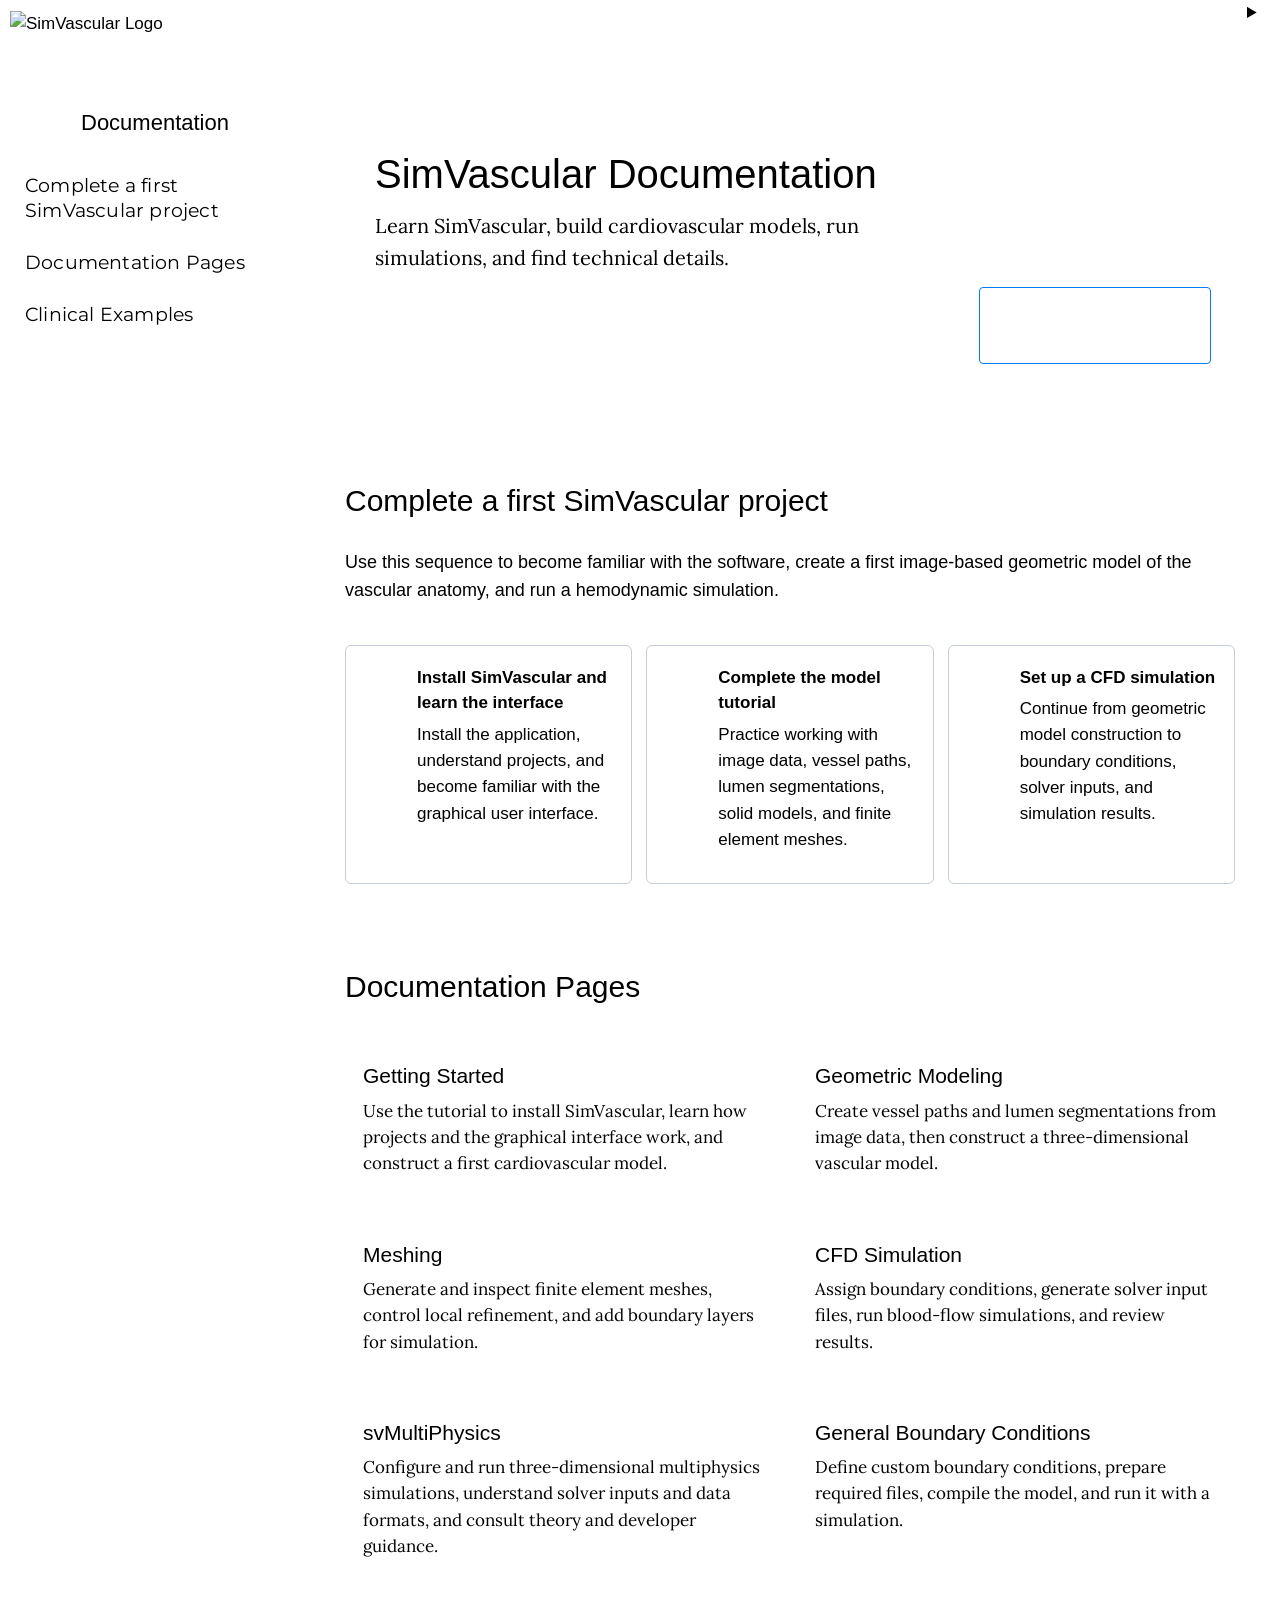
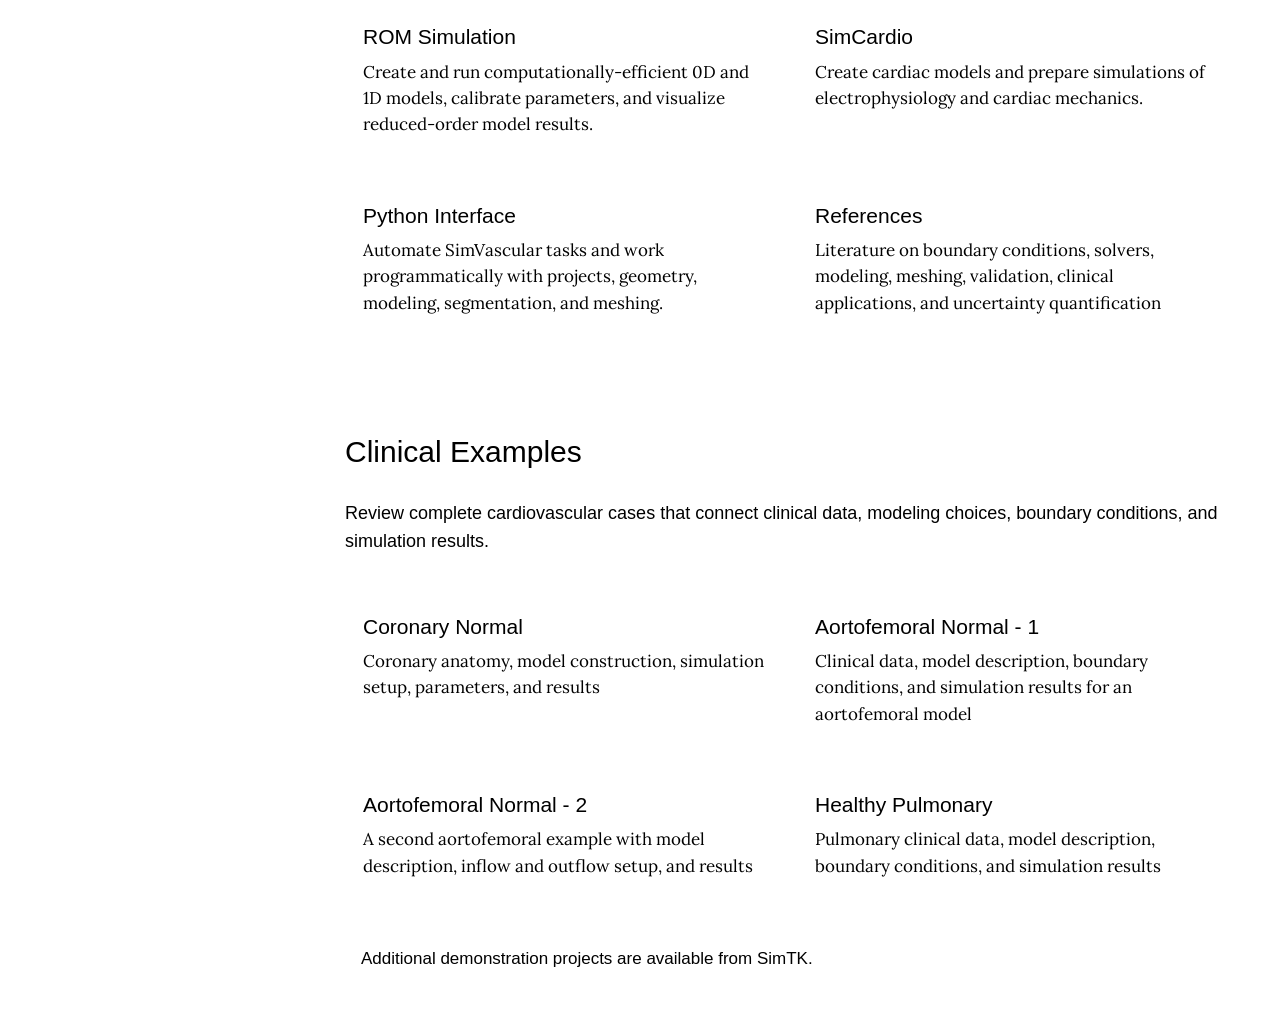
==== commit 45ec3a3b: "Make minor revisions." ====
--- a/documentation/index.html
+++ b/documentation/index.html
@@ -198,7 +198,7 @@
             <p>Use the tutorial to install SimVascular, learn how projects and the graphical interface work, and construct a first cardiovascular model.</p>
           </article>
           <article class="tocPageSummary">
-            <h3><a href="modeling.html">Modeling</a></h3>
+            <h3><a href="modeling.html">Geometric Modeling</a></h3>
             <p>Create vessel paths and lumen segmentations from image data, then construct a three-dimensional vascular model.</p>
           </article>
           <article class="tocPageSummary">
@@ -215,15 +215,15 @@
           </article>
           <article class="tocPageSummary">
             <h3><a href="genbc.html">General Boundary Conditions</a></h3>
-            <p>Define custom boundary-condition behavior, prepare required files, compile the model, and run it with a simulation.</p>
+            <p>Define custom boundary conditions, prepare required files, compile the model, and run it with a simulation.</p>
           </article>
           <article class="tocPageSummary">
             <h3><a href="rom_simulation.html">ROM Simulation</a></h3>
-            <p>Create and run computationally efficient 0D and 1D models, calibrate parameters, and visualize reduced-order results.</p>
+            <p>Create and run computationally-efficient 0D and 1D models, calibrate parameters, and visualize reduced-order model results.</p>
           </article>
           <article class="tocPageSummary">
             <h3><a href="simcardio.html">SimCardio</a></h3>
-            <p>Create cardiac models and prepare electrophysiology, Purkinje network, and cardiac mechanics simulations.</p>
+            <p>Create cardiac models and prepare simulations of electrophysiology and cardiac mechanics.</p>
           </article>
           <article class="tocPageSummary">
             <h3><a href="python_interface.html">Python Interface</a></h3>
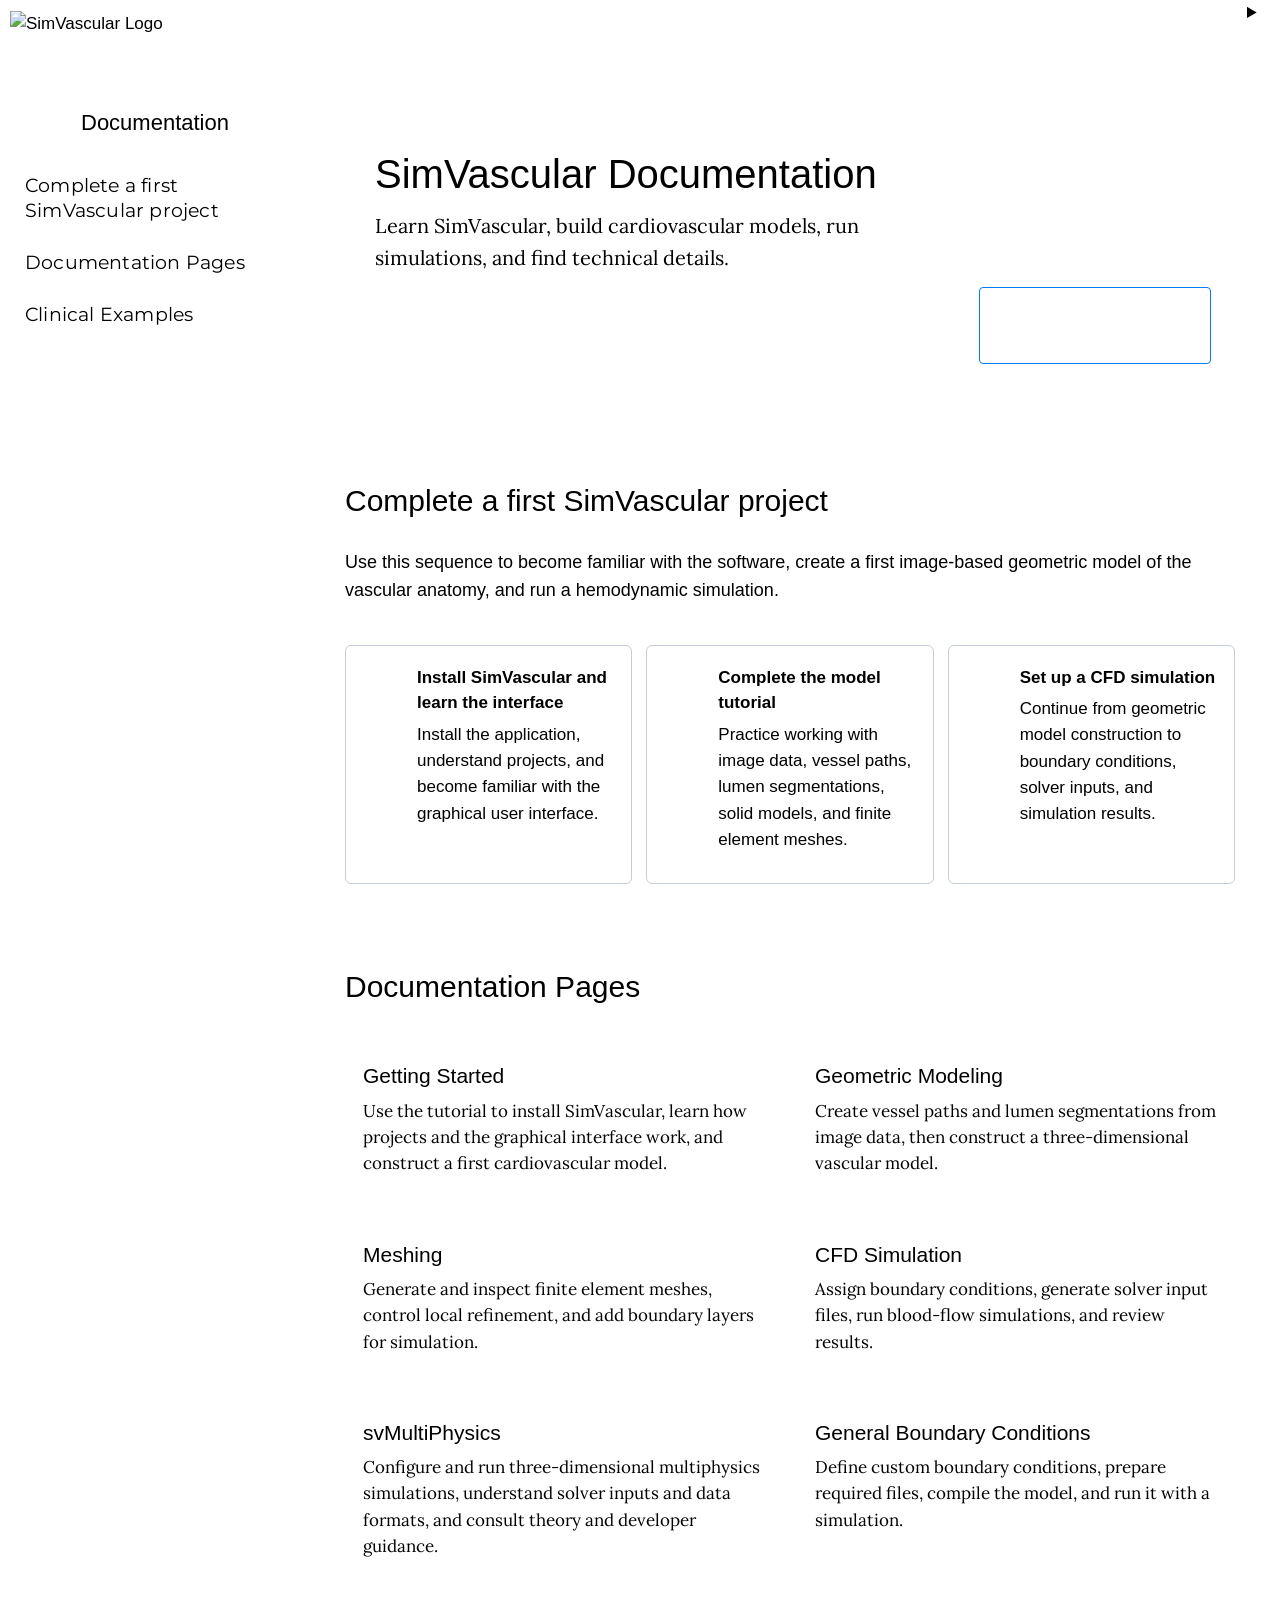
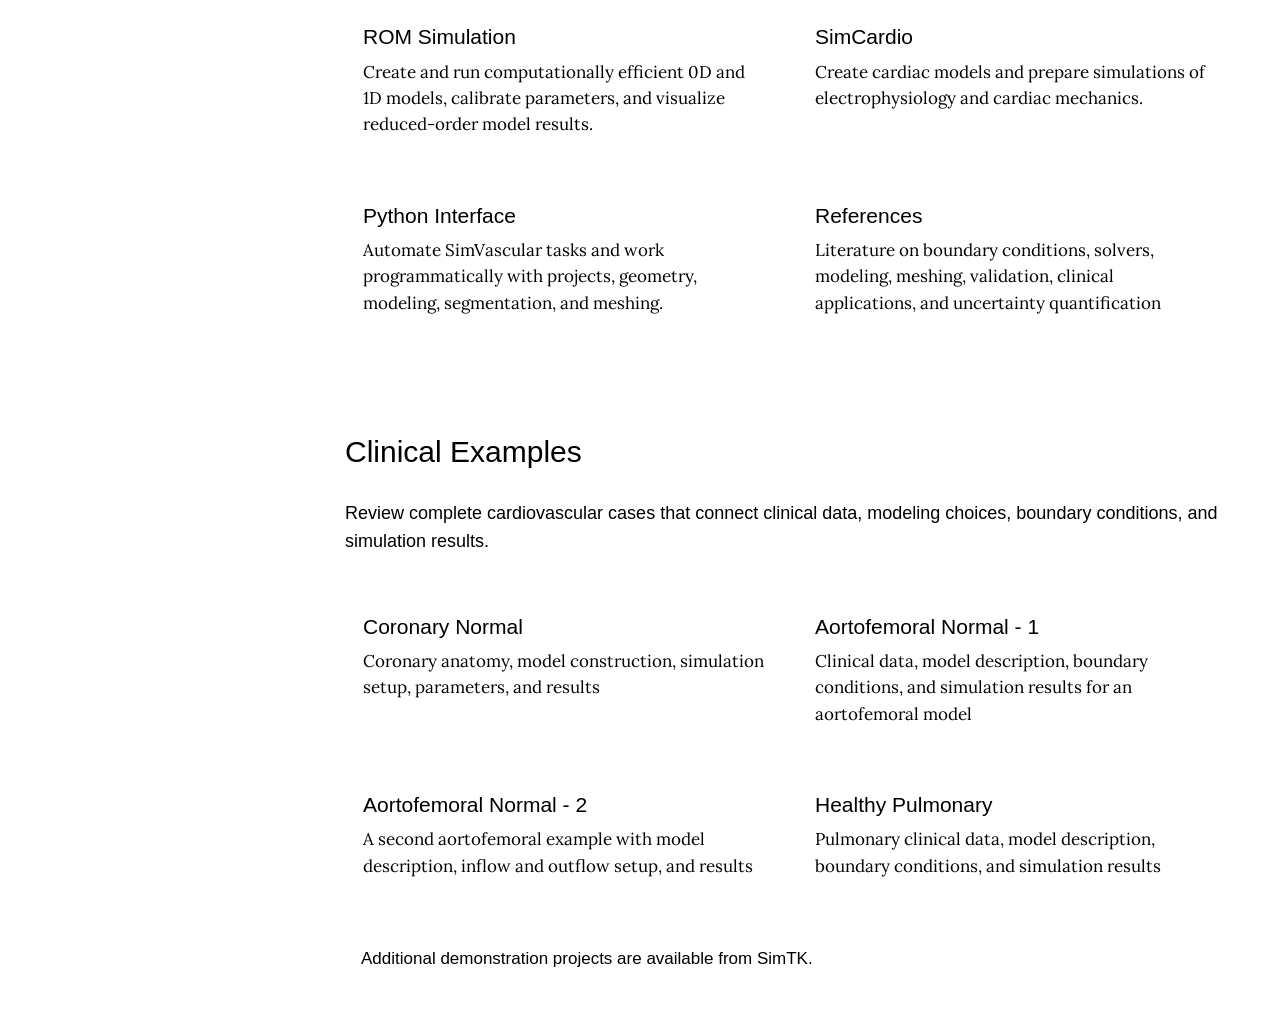
==== commit 6556482e: "more minor revisions" ====
--- a/documentation/index.html
+++ b/documentation/index.html
@@ -219,7 +219,7 @@
           </article>
           <article class="tocPageSummary">
             <h3><a href="rom_simulation.html">ROM Simulation</a></h3>
-            <p>Create and run computationally-efficient 0D and 1D models, calibrate parameters, and visualize reduced-order model results.</p>
+            <p>Create and run computationally efficient 0D and 1D models, calibrate parameters, and visualize reduced-order model results.</p>
           </article>
           <article class="tocPageSummary">
             <h3><a href="simcardio.html">SimCardio</a></h3>
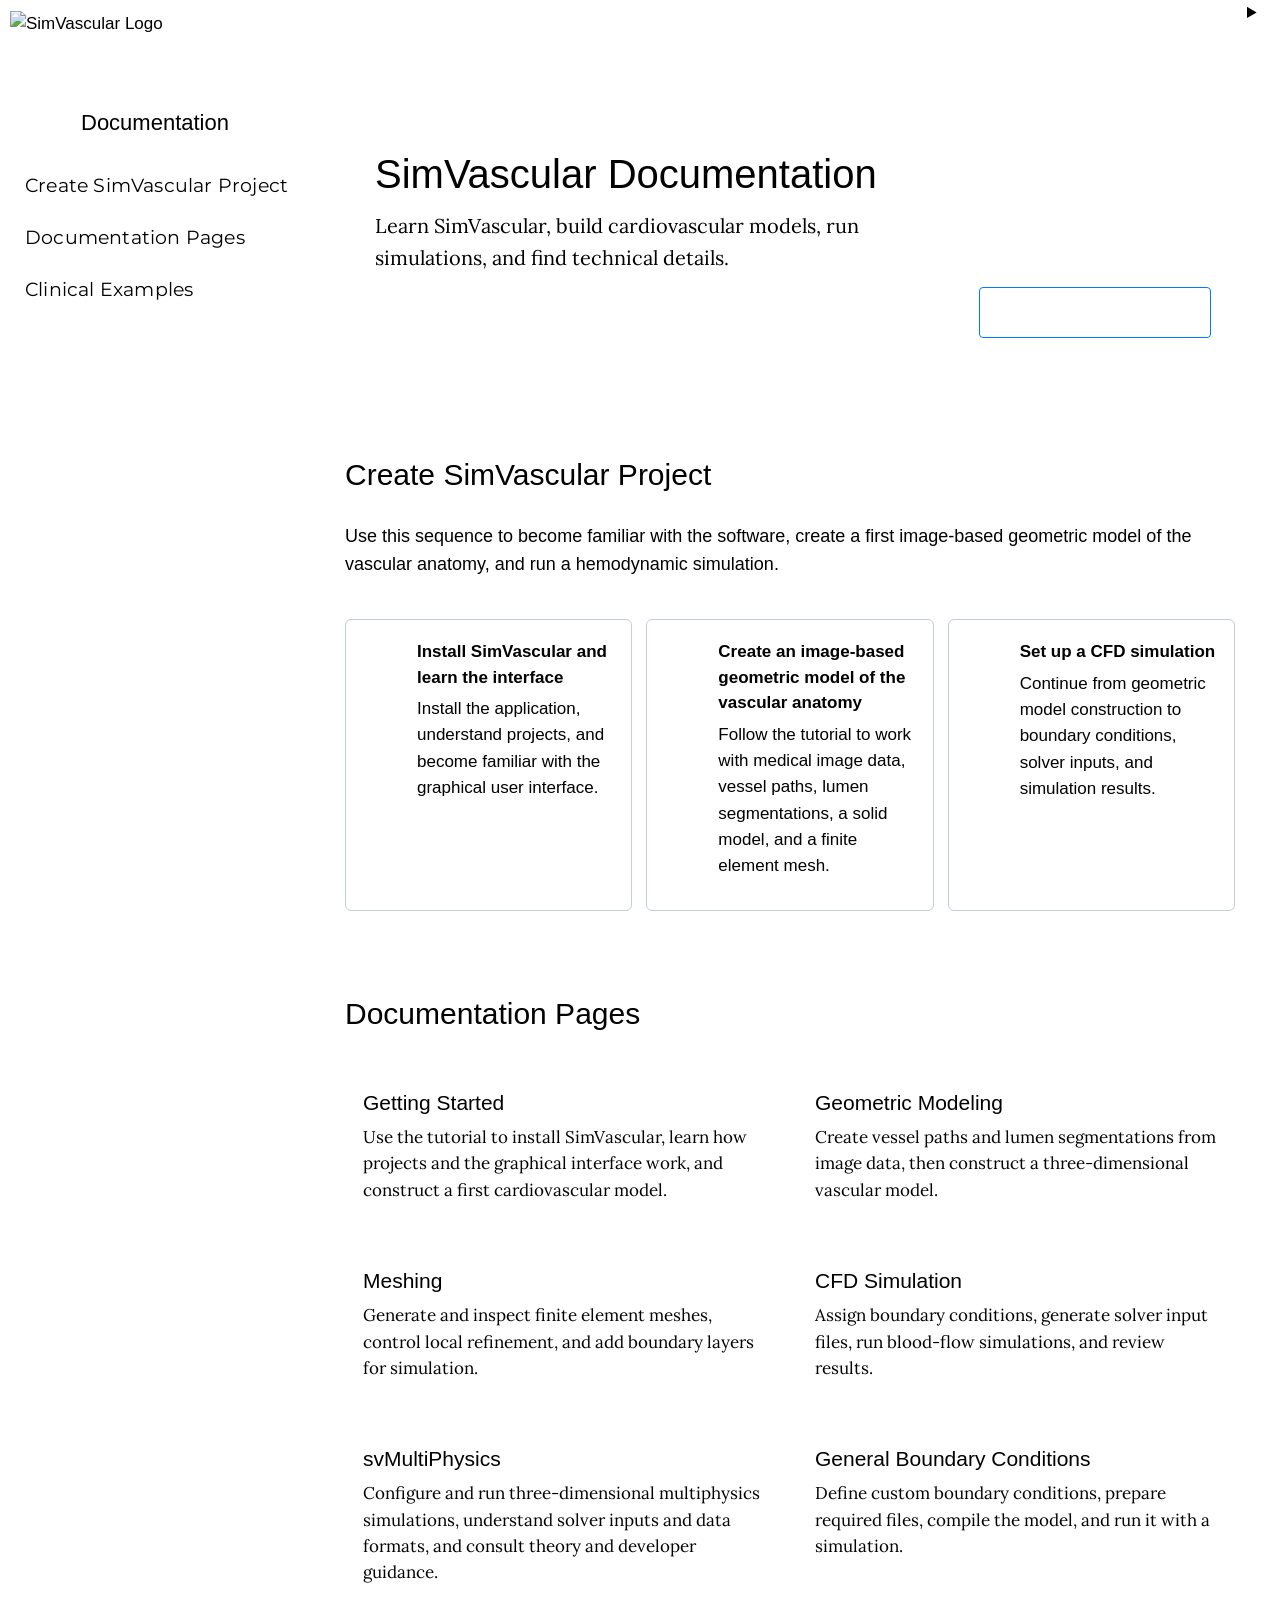
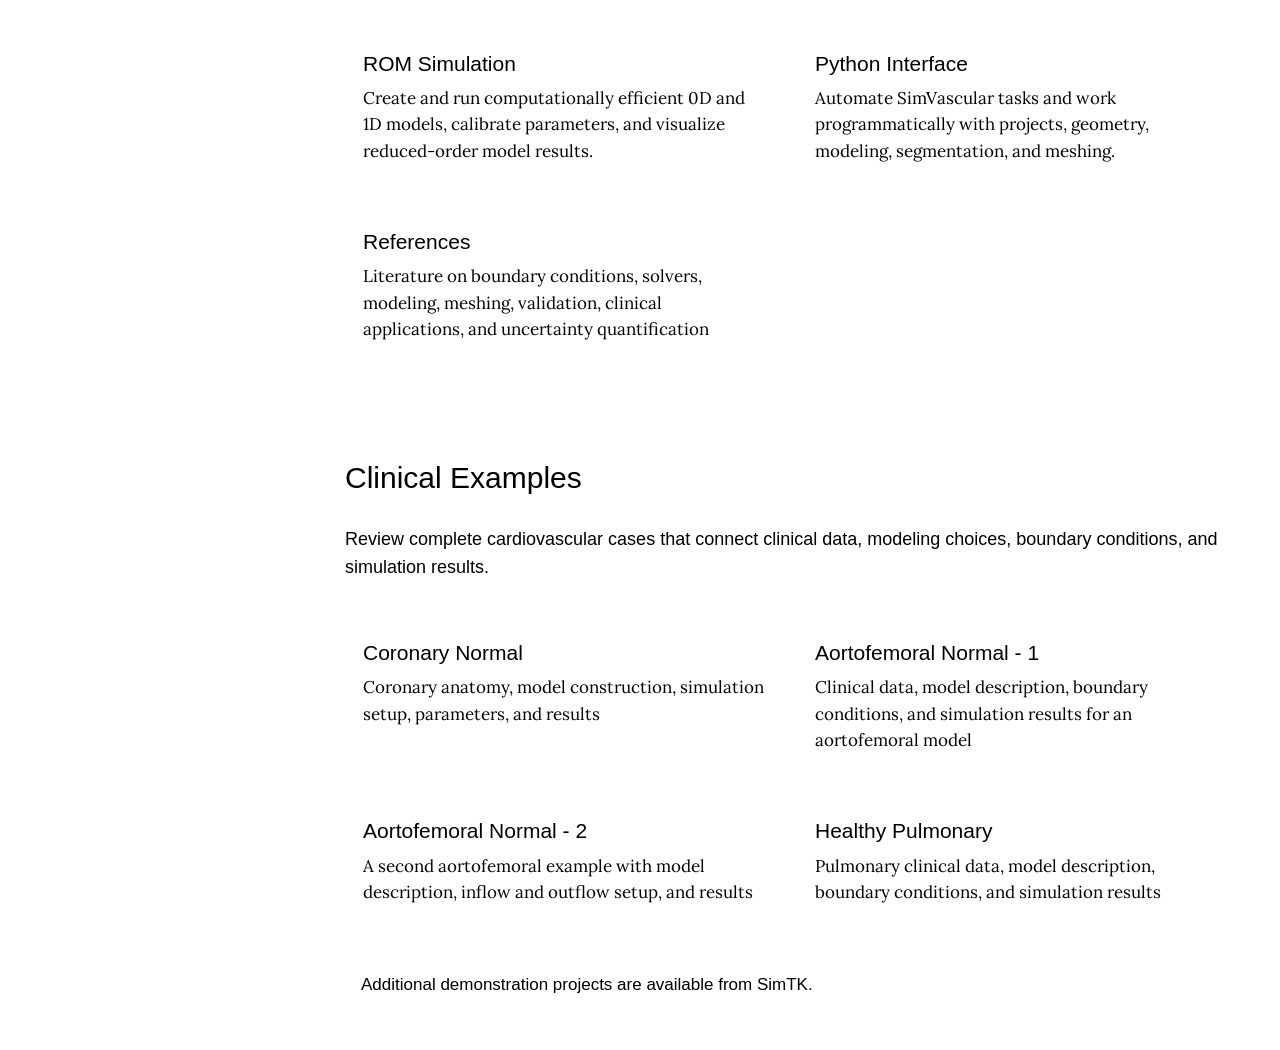
==== commit 02bd2a06: "Address documentation table of contents review comments." ====
--- a/documentation/index.html
+++ b/documentation/index.html
@@ -135,7 +135,7 @@
         <h3>Documentation</h3>
       </div>
       <div>
-        <h4 class="skipTo first-project">Complete a first SimVascular project</h4>
+        <h4 class="skipTo first-project">Create SimVascular Project</h4>
       </div>
       <div>
         <h4 class="skipTo documentation-pages">Documentation Pages</h4>
@@ -153,14 +153,14 @@
         </div>
         <aside class="tocRecommendation">
           <h2>New Users</h2>
-          <p>Welcome! Start here to experience the basic features of SimVascular.</p>
-          <a href="getting_started.html#tutorial">Open the Getting Started tutorial</a>
+          <p>Welcome! Start with this tutorial to experience the basic features of SimVascular.</p>
+          <a href="getting_started.html">Getting Started</a>
         </aside>
       </section>
 
       <section id="first-project" class="tocSection tocBand">
         <div class="tocSectionHeading">
-          <h2>Complete a first SimVascular project</h2>
+          <h2>Create SimVascular Project</h2>
           <p>Use this sequence to become familiar with the software, create a first image-based geometric model of the vascular anatomy, and run a hemodynamic simulation.</p>
         </div>
         <ol class="tocSteps">
@@ -174,8 +174,8 @@
           <li>
             <span>2</span>
             <div>
-              <a href="getting_started.html#tutorial">Complete the model tutorial</a>
-              <p>Practice working with image data, vessel paths, lumen segmentations, solid models, and finite element meshes.</p>
+              <a href="getting_started.html#tutorial">Create an image-based geometric model of the vascular anatomy</a>
+              <p>Follow the tutorial to work with medical image data, vessel paths, lumen segmentations, a solid model, and a finite element mesh.</p>
             </div>
           </li>
           <li>
@@ -220,10 +220,6 @@
           <article class="tocPageSummary">
             <h3><a href="rom_simulation.html">ROM Simulation</a></h3>
             <p>Create and run computationally efficient 0D and 1D models, calibrate parameters, and visualize reduced-order model results.</p>
-          </article>
-          <article class="tocPageSummary">
-            <h3><a href="simcardio.html">SimCardio</a></h3>
-            <p>Create cardiac models and prepare simulations of electrophysiology and cardiac mechanics.</p>
           </article>
           <article class="tocPageSummary">
             <h3><a href="python_interface.html">Python Interface</a></h3>
